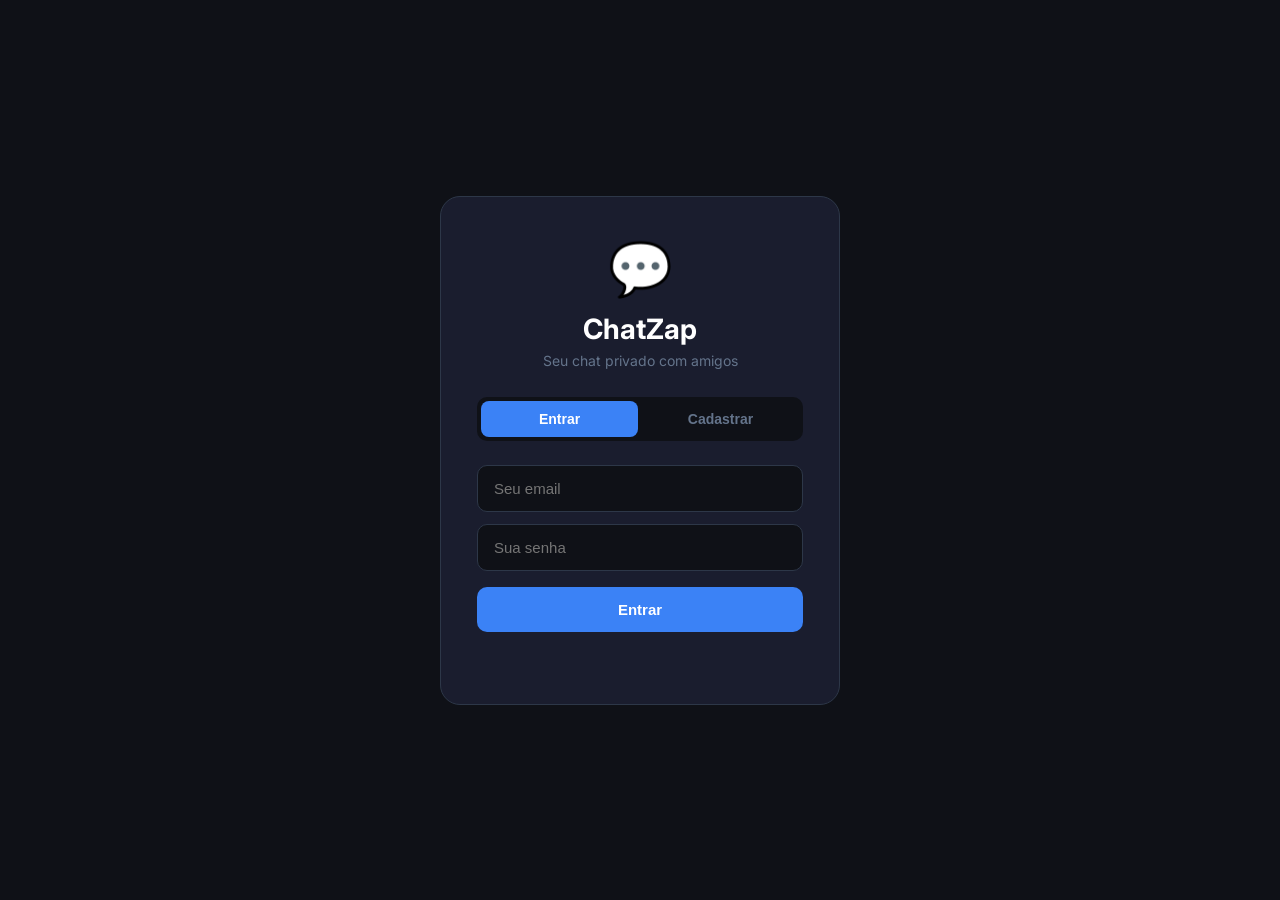
==== index.html @ 4e0b6b89 "primeiro commit frontendchat1" ====
<!DOCTYPE html>
<html lang="pt-BR">
<head>
  <meta charset="UTF-8">
  <meta name="viewport" content="width=device-width, initial-scale=1.0">
  <title>ChatZap — Login</title>
  <link rel="stylesheet" href="css/style.css">
</head>
<body class="auth-page">

  <div class="auth-container">
    <div class="auth-logo">💬</div>
    <h1 class="auth-titulo">ChatZap</h1>
    <p class="auth-sub">Seu chat privado com amigos</p>

    <!-- ABAS -->
    <div class="abas">
      <button class="aba ativa" onclick="trocarAba('login')">Entrar</button>
      <button class="aba" onclick="trocarAba('cadastro')">Cadastrar</button>
    </div>

    <!-- LOGIN -->
    <div id="form-login" class="form-box">
      <input type="email" id="login-email" placeholder="Seu email" />
      <input type="password" id="login-senha" placeholder="Sua senha" />
      <button class="btn-principal" onclick="fazerLogin()">Entrar</button>
      <p id="login-erro" class="erro"></p>
    </div>

    <!-- CADASTRO -->
    <div id="form-cadastro" class="form-box escondido">
      <input type="text" id="cad-nome" placeholder="Seu nome" />
      <input type="email" id="cad-email" placeholder="Seu email" />
      <input type="password" id="cad-senha" placeholder="Sua senha" />
      <button class="btn-principal" onclick="fazerCadastro()">Cadastrar</button>
      <p id="cad-erro" class="erro"></p>
      <p id="cad-sucesso" class="sucesso"></p>
    </div>
  </div>

  <script src="js/auth.js"></script>
</body>
</html>
---- css/style.css ----
@import url('https://fonts.googleapis.com/css2?family=Inter:wght@400;500;600;700&display=swap');

* {
  margin: 0;
  padding: 0;
  box-sizing: border-box;
}

body {
  font-family: 'Inter', sans-serif;
  background: #0f1117;
  color: #e2e8f0;
  height: 100vh;
}

/* ===== AUTH PAGE ===== */
.auth-page {
  display: flex;
  align-items: center;
  justify-content: center;
}

.auth-container {
  background: #1a1d2e;
  border: 1px solid #2d3748;
  border-radius: 20px;
  padding: 40px 36px;
  width: 100%;
  max-width: 400px;
  text-align: center;
}

.auth-logo {
  font-size: 52px;
  margin-bottom: 12px;
}

.auth-titulo {
  font-size: 28px;
  font-weight: 700;
  color: #fff;
  margin-bottom: 6px;
}

.auth-sub {
  font-size: 14px;
  color: #64748b;
  margin-bottom: 28px;
}

/* ABAS */
.abas {
  display: flex;
  background: #0f1117;
  border-radius: 10px;
  padding: 4px;
  margin-bottom: 24px;
  gap: 4px;
}

.aba {
  flex: 1;
  padding: 10px;
  border: none;
  border-radius: 8px;
  background: transparent;
  color: #64748b;
  font-size: 14px;
  font-weight: 600;
  cursor: pointer;
  transition: all .2s;
}

.aba.ativa {
  background: #3b82f6;
  color: #fff;
}

/* INPUTS */
.form-box {
  display: flex;
  flex-direction: column;
  gap: 12px;
}

.form-box input {
  padding: 14px 16px;
  background: #0f1117;
  border: 1px solid #2d3748;
  border-radius: 10px;
  color: #e2e8f0;
  font-size: 15px;
  outline: none;
  transition: border .2s;
}

.form-box input:focus {
  border-color: #3b82f6;
}

.btn-principal {
  padding: 14px;
  background: #3b82f6;
  color: #fff;
  border: none;
  border-radius: 10px;
  font-size: 15px;
  font-weight: 700;
  cursor: pointer;
  transition: background .2s;
  margin-top: 4px;
}

.btn-principal:hover {
  background: #2563eb;
}

.erro { color: #ef4444; font-size: 13px; min-height: 20px; }
.sucesso { color: #10b981; font-size: 13px; min-height: 20px; }
.escondido { display: none; }

/* ===== CHAT PAGE ===== */
.chat-page {
  display: grid;
  grid-template-columns: 280px 1fr;
  height: 100vh;
  overflow: hidden;
}

/* SIDEBAR */
.sidebar {
  background: #1a1d2e;
  border-right: 1px solid #2d3748;
  display: flex;
  flex-direction: column;
}

.sidebar-header {
  padding: 20px 16px;
  border-bottom: 1px solid #2d3748;
}

.meu-perfil {
  display: flex;
  align-items: center;
  gap: 10px;
  margin-bottom: 16px;
}

.avatar {
  width: 40px;
  height: 40px;
  border-radius: 50%;
  background: #3b82f6;
  display: flex;
  align-items: center;
  justify-content: center;
  font-weight: 700;
  font-size: 16px;
  flex-shrink: 0;
}

.meu-nome {
  font-weight: 700;
  font-size: 15px;
}

.meu-status {
  font-size: 12px;
  color: #10b981;
}

.btn-sair {
  width: 100%;
  padding: 8px;
  background: transparent;
  border: 1px solid #2d3748;
  border-radius: 8px;
  color: #64748b;
  font-size: 13px;
  cursor: pointer;
  transition: all .2s;
}

.btn-sair:hover {
  border-color: #ef4444;
  color: #ef4444;
}

.sidebar-titulo {
  padding: 16px 16px 8px;
  font-size: 11px;
  font-weight: 700;
  color: #64748b;
  letter-spacing: 1px;
  text-transform: uppercase;
}

/* LISTA USUÁRIOS */
.lista-usuarios {
  flex: 1;
  overflow-y: auto;
  padding: 8px;
}

.usuario-item {
  display: flex;
  align-items
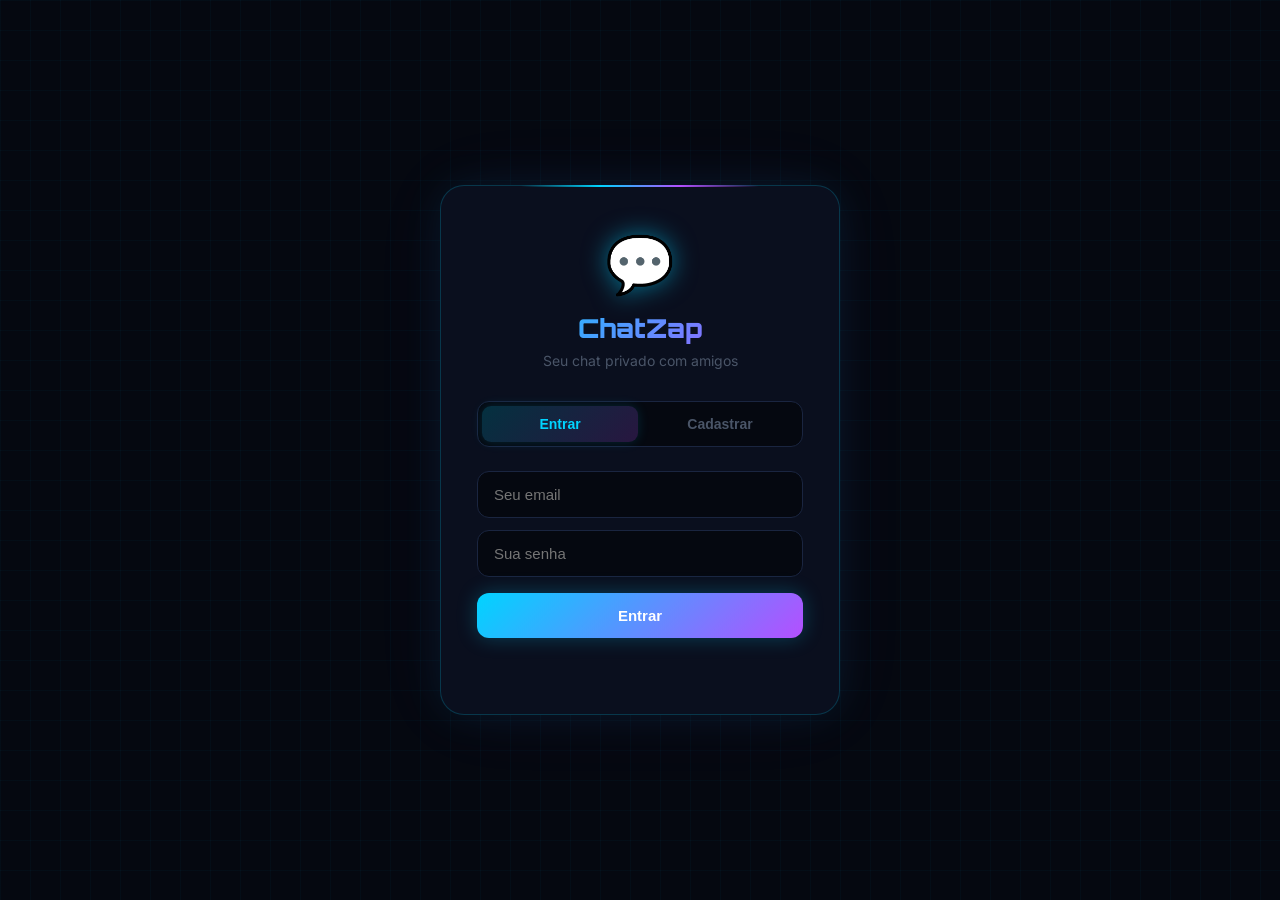
==== commit 1f4e7432: "verificacao de email no cadastro" ====
--- a/index.html
+++ b/index.html
@@ -27,15 +27,33 @@
       <p id="login-erro" class="erro"></p>
     </div>
 
-    <!-- CADASTRO -->
+    <!-- CADASTRO — PASSO 1 -->
     <div id="form-cadastro" class="form-box escondido">
       <input type="text" id="cad-nome" placeholder="Seu nome" />
       <input type="email" id="cad-email" placeholder="Seu email" />
       <input type="password" id="cad-senha" placeholder="Sua senha" />
-      <button class="btn-principal" onclick="fazerCadastro()">Cadastrar</button>
+      <button class="btn-principal" onclick="enviarCodigo()">Enviar código de verificação</button>
       <p id="cad-erro" class="erro"></p>
       <p id="cad-sucesso" class="sucesso"></p>
     </div>
+
+    <!-- CADASTRO — PASSO 2 -->
+    <div id="form-verificacao" class="form-box escondido">
+      <p style="color:#94a3b8;font-size:14px;text-align:center;margin-bottom:8px;">
+        📧 Código enviado pro seu email!<br>Digite os 4 dígitos abaixo:
+      </p>
+      <input
+        type="number"
+        id="cad-codigo"
+        placeholder="0000"
+        maxlength="4"
+        style="text-align:center;font-size:28px;font-weight:900;letter-spacing:8px;"
+      />
+      <button class="btn-principal" onclick="verificarECadastrar()">✅ Verificar e Cadastrar</button>
+      <button class="btn-reenviar" onclick="voltarCadastro()">← Voltar</button>
+      <p id="ver-erro" class="erro"></p>
+    </div>
+
   </div>
 
   <script src="js/auth.js"></script>
--- a/css/style.css
+++ b/css/style.css
@@ -1,4 +1,4 @@
-@import url('https://fonts.googleapis.com/css2?family=Inter:wght@400;500;600;700&display=swap');
+@import url('https://fonts.googleapis.com/css2?family=Inter:wght@400;500;600;700&family=Orbitron:wght@700;900&display=swap');
 
 * {
   margin: 0;
@@ -6,11 +6,37 @@
   box-sizing: border-box;
 }
 
+:root {
+  --neon-blue: #00d4ff;
+  --neon-purple: #b44fff;
+  --neon-green: #00ff88;
+  --neon-pink: #ff006e;
+  --bg: #050810;
+  --card: #0a0f1e;
+  --card2: #0f1628;
+  --borda: #1a2540;
+}
+
 body {
   font-family: 'Inter', sans-serif;
-  background: #0f1117;
+  background: var(--bg);
   color: #e2e8f0;
   height: 100vh;
+  height: 100dvh;
+  overflow: hidden;
+}
+
+/* FUNDO COM GRADE NEON */
+body::before {
+  content: '';
+  position: fixed;
+  inset: 0;
+  background-image:
+    linear-gradient(rgba(0,212,255,.03) 1px, transparent 1px),
+    linear-gradient(90deg, rgba(0,212,255,.03) 1px, transparent 1px);
+  background-size: 30px 30px;
+  pointer-events: none;
+  z-index: 0;
 }
 
 /* ===== AUTH PAGE ===== */
@@ -18,126 +44,148 @@
   display: flex;
   align-items: center;
   justify-content: center;
+  position: relative;
+  z-index: 1;
 }
 
 .auth-container {
-  background: #1a1d2e;
-  border: 1px solid #2d3748;
-  border-radius: 20px;
-  padding: 40px 36px;
+  background: var(--card);
+  border: 1px solid rgba(0,212,255,.2);
+  border-radius: 24px;
+  padding: 44px 36px;
   width: 100%;
   max-width: 400px;
   text-align: center;
+  position: relative;
+  box-shadow:
+    0 0 40px rgba(0,212,255,.08),
+    0 0 80px rgba(180,79,255,.05);
+}
+
+.auth-container::before {
+  content: '';
+  position: absolute;
+  top: -1px; left: 20%; right: 20%;
+  height: 2px;
+  background: linear-gradient(90deg, transparent, var(--neon-blue), var(--neon-purple), transparent);
+  border-radius: 999px;
 }
 
 .auth-logo {
-  font-size: 52px;
-  margin-bottom: 12px;
+  font-size: 56px;
+  margin-bottom: 14px;
+  filter: drop-shadow(0 0 12px rgba(0,212,255,.5));
 }
 
 .auth-titulo {
-  font-size: 28px;
-  font-weight: 700;
-  color: #fff;
-  margin-bottom: 6px;
-}
-
-.auth-sub {
-  font-size: 14px;
-  color: #64748b;
-  margin-bottom: 28px;
-}
+  font-family: 'Orbitron', sans-serif;
+  font-size: 26px;
+  font-weight: 900;
+  background: linear-gradient(135deg, var(--neon-blue), var(--neon-purple));
+  -webkit-background-clip: text;
+  -webkit-text-fill-color: transparent;
+  background-clip: text;
+  margin-bottom: 8px;
+}
+
+.auth-sub { font-size: 14px; color: #4a5568; margin-bottom: 32px; }
 
 /* ABAS */
 .abas {
   display: flex;
-  background: #0f1117;
-  border-radius: 10px;
+  background: var(--bg);
+  border-radius: 12px;
   padding: 4px;
   margin-bottom: 24px;
   gap: 4px;
+  border: 1px solid var(--borda);
 }
 
 .aba {
   flex: 1;
   padding: 10px;
   border: none;
-  border-radius: 8px;
+  border-radius: 9px;
   background: transparent;
-  color: #64748b;
+  color: #4a5568;
   font-size: 14px;
   font-weight: 600;
   cursor: pointer;
-  transition: all .2s;
+  transition: all .3s;
 }
 
 .aba.ativa {
-  background: #3b82f6;
-  color: #fff;
+  background: linear-gradient(135deg, rgba(0,212,255,.2), rgba(180,79,255,.2));
+  color: var(--neon-blue);
+  box-shadow: 0 0 12px rgba(0,212,255,.15);
 }
 
 /* INPUTS */
-.form-box {
-  display: flex;
-  flex-direction: column;
-  gap: 12px;
-}
+.form-box { display: flex; flex-direction: column; gap: 12px; }
 
 .form-box input {
   padding: 14px 16px;
-  background: #0f1117;
-  border: 1px solid #2d3748;
-  border-radius: 10px;
+  background: var(--bg);
+  border: 1px solid var(--borda);
+  border-radius: 12px;
   color: #e2e8f0;
   font-size: 15px;
   outline: none;
-  transition: border .2s;
+  transition: all .3s;
 }
 
 .form-box input:focus {
-  border-color: #3b82f6;
+  border-color: var(--neon-blue);
+  box-shadow: 0 0 12px rgba(0,212,255,.15);
 }
 
 .btn-principal {
   padding: 14px;
-  background: #3b82f6;
+  background: linear-gradient(135deg, var(--neon-blue), var(--neon-purple));
   color: #fff;
   border: none;
-  border-radius: 10px;
+  border-radius: 12px;
   font-size: 15px;
   font-weight: 700;
   cursor: pointer;
-  transition: background .2s;
+  transition: all .3s;
   margin-top: 4px;
+  box-shadow: 0 0 20px rgba(0,212,255,.25);
 }
 
 .btn-principal:hover {
-  background: #2563eb;
-}
-
-.erro { color: #ef4444; font-size: 13px; min-height: 20px; }
-.sucesso { color: #10b981; font-size: 13px; min-height: 20px; }
+  box-shadow: 0 0 30px rgba(0,212,255,.4);
+  transform: translateY(-1px);
+}
+
+.erro { color: var(--neon-pink); font-size: 13px; min-height: 20px; }
+.sucesso { color: var(--neon-green); font-size: 13px; min-height: 20px; }
 .escondido { display: none; }
 
 /* ===== CHAT PAGE ===== */
 .chat-page {
   display: grid;
-  grid-template-columns: 280px 1fr;
+  grid-template-columns: 220px 1fr;
   height: 100vh;
+  height: 100dvh;
   overflow: hidden;
+  position: relative;
+  z-index: 1;
 }
 
 /* SIDEBAR */
 .sidebar {
-  background: #1a1d2e;
-  border-right: 1px solid #2d3748;
+  background: var(--card);
+  border-right: 1px solid rgba(0,212,255,.1);
   display: flex;
   flex-direction: column;
+  box-shadow: 2px 0 20px rgba(0,212,255,.05);
 }
 
 .sidebar-header {
   padding: 20px 16px;
-  border-bottom: 1px solid #2d3748;
+  border-bottom: 1px solid rgba(0,212,255,.1);
+  background: linear-gradient(180deg, rgba(0,212,255,.03), transparent);
 }
 
 .meu-perfil {
@@ -148,51 +196,46 @@
 }
 
 .avatar {
-  width: 40px;
-  height: 40px;
+  width: 42px;
+  height: 42px;
   border-radius: 50%;
-  background: #3b82f6;
+  background: linear-gradient(135deg, var(--neon-blue), var(--neon-purple));
   display: flex;
   align-items: center;
   justify-content: center;
   font-weight: 700;
   font-size: 16px;
   flex-shrink: 0;
-}
-
-.meu-nome {
-  font-weight: 700;
-  font-size: 15px;
-}
-
-.meu-status {
-  font-size: 12px;
-  color: #10b981;
-}
+  box-shadow: 0 0 14px rgba(0,212,255,.4);
+}
+
+.meu-nome { font-weight: 700; font-size: 15px; color: #fff; }
+.meu-status { font-size: 12px; color: var(--neon-green); text-shadow: 0 0 8px var(--neon-green); }
 
 .btn-sair {
   width: 100%;
   padding: 8px;
   background: transparent;
-  border: 1px solid #2d3748;
+  border: 1px solid var(--borda);
   border-radius: 8px;
-  color: #64748b;
+  color: #4a5568;
   font-size: 13px;
   cursor: pointer;
-  transition: all .2s;
+  transition: all .3s;
 }
 
 .btn-sair:hover {
-  border-color: #ef4444;
-  color: #ef4444;
+  border-color: var(--neon-pink);
+  color: var(--neon-pink);
+  box-shadow: 0 0 10px rgba(255,0,110,.15);
 }
 
 .sidebar-titulo {
   padding: 16px 16px 8px;
-  font-size: 11px;
+  font-size: 10px;
   font-weight: 700;
-  color: #64748b;
-  letter-spacing: 1px;
+  color: rgba(0,212,255,.4);
+  letter-spacing: 2px;
   text-transform: uppercase;
 }
 
@@ -205,4 +248,286 @@
 
 .usuario-item {
   display: flex;
-  align-items
+  align-items: center;
+  gap: 10px;
+  padding: 10px 12px;
+  border-radius: 10px;
+  cursor: pointer;
+  transition: all .2s;
+  border: 1px solid transparent;
+}
+
+.usuario-item:hover {
+  background: rgba(0,212,255,.05);
+  border-color: rgba(0,212,255,.1);
+}
+
+.usuario-item.selecionado {
+  background: rgba(0,212,255,.08);
+  border: 1px solid rgba(0,212,255,.3);
+  box-shadow: 0 0 10px rgba(0,212,255,.1);
+}
+
+.usuario-item.todos-selecionado {
+  background: rgba(0,255,136,.08);
+  border: 1px solid rgba(0,255,136,.3);
+  box-shadow: 0 0 10px rgba(0,255,136,.1);
+}
+
+.bolinha {
+  width: 10px;
+  height: 10px;
+  border-radius: 50%;
+  flex-shrink: 0;
+}
+
+.online {
+  background: var(--neon-green);
+  box-shadow: 0 0 8px var(--neon-green), 0 0 16px rgba(0,255,136,.3);
+}
+
+.offline { background: #1e2a3a; }
+
+.usuario-nome { font-size: 14px; font-weight: 500; flex: 1; color: #cbd5e0; }
+.check { font-size: 16px; opacity: 0; transition: opacity .2s; }
+.usuario-item.selecionado .check { opacity: 1; }
+.usuario-item.todos-selecionado .check { opacity: 1; }
+
+/* ÁREA CHAT */
+.chat-area {
+  display: flex;
+  flex-direction: column;
+  background: var(--bg);
+  min-height: 0;
+}
+
+.chat-header {
+  padding: 14px 20px;
+  background: var(--card);
+  border-bottom: 1px solid rgba(0,212,255,.1);
+  display: flex;
+  align-items: center;
+  gap: 12px;
+  flex-shrink: 0;
+  box-shadow: 0 2px 20px rgba(0,212,255,.05);
+}
+
+.chat-header-info h2 {
+  font-family: 'Orbitron', sans-serif;
+  font-size: 14px;
+  font-weight: 700;
+  background: linear-gradient(135deg, var(--neon-blue), var(--neon-purple));
+  -webkit-background-clip: text;
+  -webkit-text-fill-color: transparent;
+  background-clip: text;
+}
+
+.chat-header-info p { font-size: 11px; color: #4a5568; }
+
+/* BOTÕES DO HEADER */
+.header-acoes {
+  margin-left: auto;
+  display: flex;
+  align-items: center;
+  gap: 6px;
+}
+
+.btn-scroll {
+  width: 32px;
+  height: 32px;
+  background: transparent;
+  border: 1px solid var(--borda);
+  border-radius: 8px;
+  color: #4a5568;
+  font-size: 13px;
+  cursor: pointer;
+  transition: all .3s;
+  display: flex;
+  align-items: center;
+  justify-content: center;
+}
+
+.btn-scroll:hover {
+  border-color: var(--neon-blue);
+  color: var(--neon-blue);
+  box-shadow: 0 0 10px rgba(0,212,255,.2);
+}
+
+.btn-limpar {
+  padding: 7px 12px;
+  background: transparent;
+  border: 1px solid var(--borda);
+  border-radius: 8px;
+  color: #4a5568;
+  font-size: 12px;
+  cursor: pointer;
+  transition: all .3s;
+  white-space: nowrap;
+}
+
+.btn-limpar:hover {
+  border-color: var(--neon-pink);
+  color: var(--neon-pink);
+  box-shadow: 0 0 10px rgba(255,0,110,.2);
+}
+
+/* MENSAGENS */
+.mensagens {
+  flex: 1;
+  overflow-y: auto;
+  padding: 20px;
+  display: flex;
+  flex-direction: column;
+  gap: 14px;
+  min-height: 0;
+}
+
+.mensagem {
+  display: flex;
+  flex-direction: column;
+  max-width: 72%;
+  animation: fadeUp .2s ease;
+}
+
+@keyframes fadeUp {
+  from { opacity: 0; transform: translateY(8px); }
+  to { opacity: 1; transform: translateY(0); }
+}
+
+.mensagem.minha { align-self: flex-end; align-items: flex-end; }
+.mensagem.outra { align-self: flex-start; align-items: flex-start; }
+
+.msg-remetente {
+  font-size: 10px;
+  font-weight: 700;
+  color: rgba(0,212,255,.5);
+  margin-bottom: 4px;
+  letter-spacing: .5px;
+  text-transform: uppercase;
+}
+
+.msg-balao {
+  padding: 10px 14px;
+  border-radius: 16px;
+  font-size: 14px;
+  line-height: 1.6;
+  word-break: break-word;
+}
+
+.minha .msg-balao {
+  background: linear-gradient(135deg, #0066cc, #6600cc);
+  color: #fff;
+  border-bottom-right-radius: 4px;
+  box-shadow: 0 0 16px rgba(0,212,255,.2), 0 2px 8px rgba(0,0,0,.3);
+}
+
+.outra .msg-balao {
+  background: var(--card2);
+  border: 1px solid rgba(0,212,255,.1);
+  color: #cbd5e0;
+  border-bottom-left-radius: 4px;
+  box-shadow: 0 2px 8px rgba(0,0,0,.2);
+}
+
+.msg-hora { font-size: 10px; color: #2d3748; margin-top: 4px; }
+
+.msg-tipo {
+  font-size: 9px;
+  color: rgba(0,212,255,.3);
+  margin-top: 2px;
+  letter-spacing: .5px;
+}
+
+/* DESTINATÁRIOS */
+.destinatarios {
+  padding: 6px 16px;
+  font-size: 11px;
+  color: #2d3748;
+  border-bottom: 1px solid rgba(0,212,255,.05);
+  flex-shrink: 0;
+  background: rgba(0,212,255,.02);
+}
+
+.destinatarios span {
+  color: var(--neon-blue);
+  font-weight: 700;
+  text-shadow: 0 0 8px rgba(0,212,255,.3);
+}
+
+/* INPUT MENSAGEM */
+.chat-input {
+  padding: 12px 16px;
+  background: var(--card);
+  border-top: 1px solid rgba(0,212,255,.1);
+  display: flex;
+  gap: 10px;
+  align-items: center;
+  flex-shrink: 0;
+  box-shadow: 0 -2px 20px rgba(0,212,255,.05);
+}
+
+.chat-input input {
+  flex: 1;
+  padding: 12px 18px;
+  background: var(--bg);
+  border: 1px solid var(--borda);
+  border-radius: 25px;
+  color: #e2e8f0;
+  font-size: 14px;
+  outline: none;
+  transition: all .3s;
+}
+
+.chat-input input:focus {
+  border-color: var(--neon-blue);
+  box-shadow: 0 0 16px rgba(0,212,255,.15);
+}
+
+.btn-enviar {
+  width: 42px;
+  height: 42px;
+  background: linear-gradient(135deg, var(--neon-blue), var(--neon-purple));
+  border: none;
+  border-radius: 50%;
+  color: #fff;
+  font-size: 18px;
+  cursor: pointer;
+  transition: all .3s;
+  display: flex;
+  align-items: center;
+  justify-content: center;
+  box-shadow: 0 0 16px rgba(0,212,255,.3);
+  flex-shrink: 0;
+}
+
+.btn-enviar:hover {
+  box-shadow: 0 0 24px rgba(0,212,255,.5);
+  transform: scale(1.05);
+}
+
+/* SCROLLBAR */
+::-webkit-scrollbar { width: 3px; }
+::-webkit-scrollbar-track { background: transparent; }
+::-webkit-scrollbar-thumb {
+  background: rgba(0,212,255,.2);
+  border-radius: 4px;
+}
+::-webkit-scrollbar-thumb:hover {
+  background: rgba(0,212,255,.4);
+}
+
+.btn-reenviar {
+  padding: 10px;
+  background: transparent;
+  border: 1px solid var(--borda);
+  border-radius: 12px;
+  color: #4a5568;
+  font-size: 14px;
+  cursor: pointer;
+  transition: all .3s;
+}
+
+.btn-reenviar:hover {
+  border-color: var(--neon-blue);
+  color: var(--neon-blue);
+}
